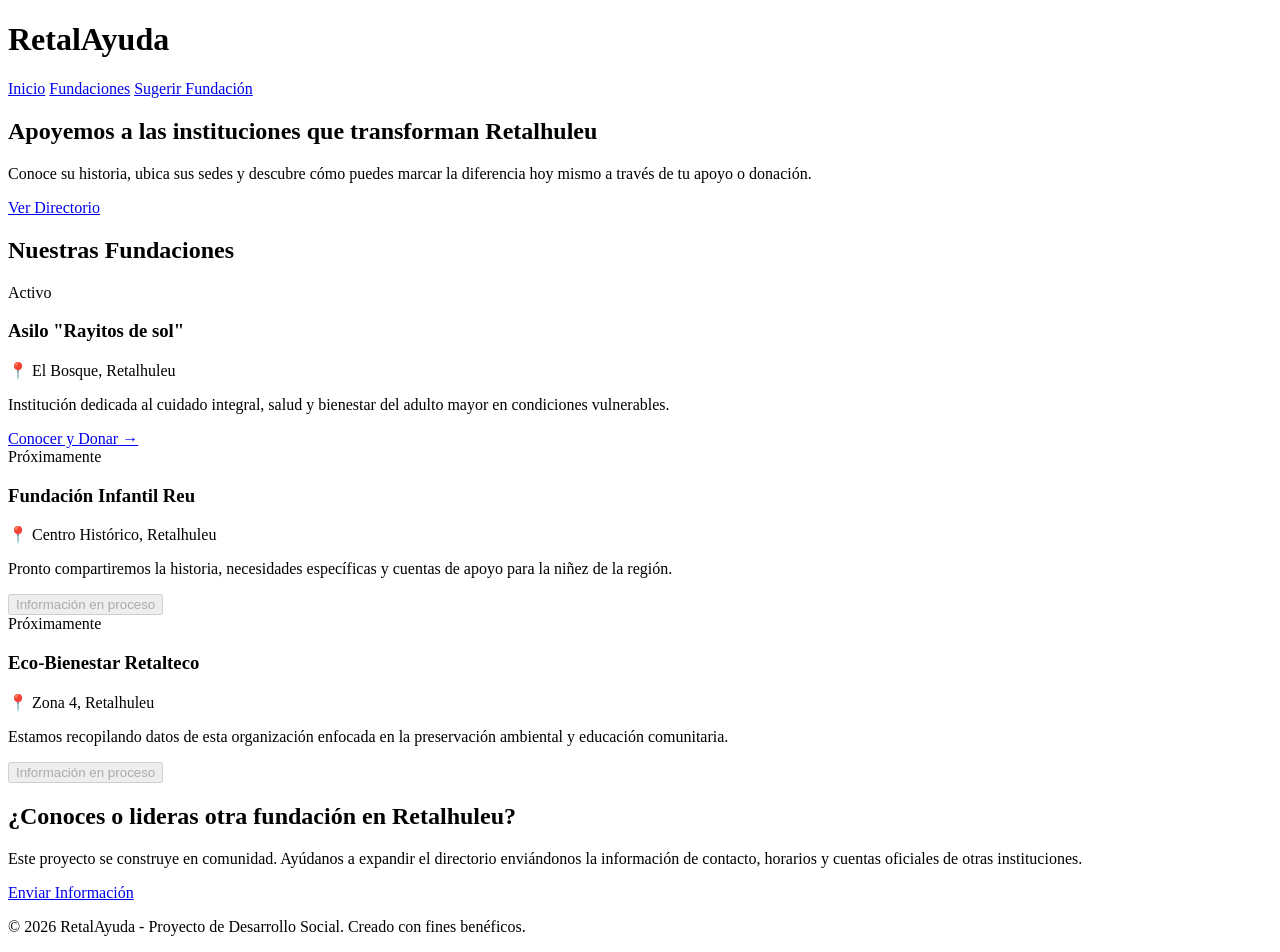
==== index.html @ d8d5e7df "Update index.html" ====
<!DOCTYPE html>
<html lang="es">
<head>
    <meta charset="UTF-8">
    <meta name="viewport" content="width=device-width, initial-scale=1.0">
    <title>Fundaciones de Retalhuleu | Directorio Social</title>
    <link rel="stylesheet" href="styles.css">
</head>
<body>

    <header class="main-header">
        <div class="container">
            <h1 class="logo">Retal<span>Ayuda</span></h1>
            <nav class="main-nav">
                <a href="index.html" class="active">Inicio</a>
                <a href="#directorio">Fundaciones</a>
                <a href="#contacto">Sugerir Fundación</a>
            </nav>
        </div>
    </header>

    <section class="hero">
        <div class="container">
            <h2>Apoyemos a las instituciones que transforman Retalhuleu</h2>
            <p>Conoce su historia, ubica sus sedes y descubre cómo puedes marcar la diferencia hoy mismo a través de tu apoyo o donación.</p>
            <a href="#directorio" class="btn-primary">Ver Directorio</a>
        </div>
    </section>

    <section id="directorio" class="directory-section">
        <div class="container">
            <h2 class="section-title">Nuestras Fundaciones</h2>
            <div class="grid-directory">
                
                <div class="card card-active">
                    <div class="card-badge badge-success">Activo</div>
                    <div class="card-content">
                        <h3>Asilo "Rayitos de sol"</h3>
                        <p class="location-tag">📍 El Bosque, Retalhuleu</p>
                        <p>Institución dedicada al cuidado integral, salud y bienestar del adulto mayor en condiciones vulnerables.</p>
                        <a href="asilo-rayitos-de-sol.html" class="btn-card">Conocer y Donar →</a>
                    </div>
                </div>

                <div class="card card-disabled">
                    <div class="card-badge badge-pending">Próximamente</div>
                    <div class="card-content">
                        <h3>Fundación Infantil Reu</h3>
                        <p class="location-tag">📍 Centro Histórico, Retalhuleu</p>
                        <p>Pronto compartiremos la historia, necesidades específicas y cuentas de apoyo para la niñez de la región.</p>
                        <button class="btn-card" disabled>Información en proceso</button>
                    </div>
                </div>

                <div class="card card-disabled">
                    <div class="card-badge badge-pending">Próximamente</div>
                    <div class="card-content">
                        <h3>Eco-Bienestar Retalteco</h3>
                        <p class="location-tag">📍 Zona 4, Retalhuleu</p>
                        <p>Estamos recopilando datos de esta organización enfocada en la preservación ambiental y educación comunitaria.</p>
                        <button class="btn-card" disabled>Información en proceso</button>
                    </div>
                </div>

            </div>
        </div>
    </section>

    <section id="contacto" class="collab-section">
        <div class="container text-center">
            <h2>¿Conoces o lideras otra fundación en Retalhuleu?</h2>
            <p>Este proyecto se construye en comunidad. Ayúdanos a expandir el directorio enviándonos la información de contacto, horarios y cuentas oficiales de otras instituciones.</p>
            <a href="mailto:tu-correo@gmail.com" class="btn-secondary">Enviar Información</a>
        </div>
    </section>

    <footer class="main-footer">
        <div class="container text-center">
            <p>© 2026 RetalAyuda - Proyecto de Desarrollo Social. Creado con fines benéficos.</p>
        </div>
    </footer>

</body>
</html>
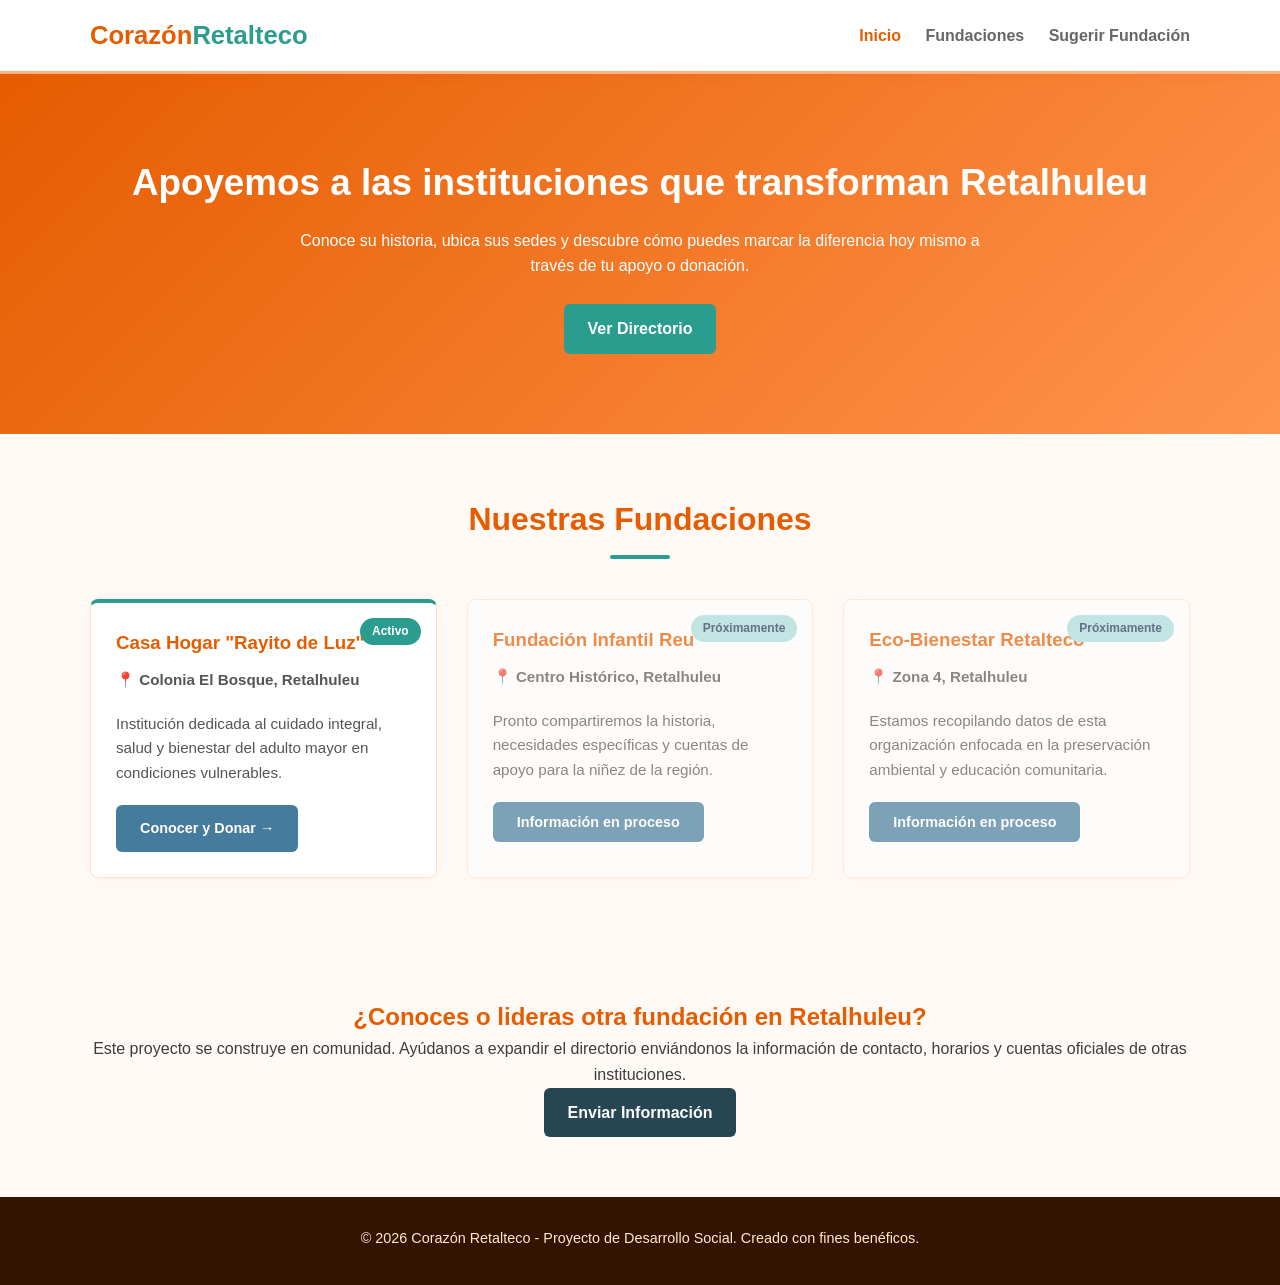
==== commit 910d1183: "Update title and footer for rebranding" ====
--- a/index.html
+++ b/index.html
@@ -3,14 +3,15 @@
 <head>
     <meta charset="UTF-8">
     <meta name="viewport" content="width=device-width, initial-scale=1.0">
-    <title>Fundaciones de Retalhuleu | Directorio Social</title>
-    <link rel="stylesheet" href="styles.css">
+    <title>Corazón Retalteco | Directorio Social</title>
+    <link rel="stylesheet" href="css/styles.css">
 </head>
 <body>
 
+    <!-- Encabezado y Navegación -->
     <header class="main-header">
         <div class="container">
-            <h1 class="logo">Retal<span>Ayuda</span></h1>
+            <h1 class="logo"><a href="index.html">Corazón<span>Retalteco</span></a></h1>
             <nav class="main-nav">
                 <a href="index.html" class="active">Inicio</a>
                 <a href="#directorio">Fundaciones</a>
@@ -19,6 +20,7 @@
         </div>
     </header>
 
+    <!-- Héroe / Presentación -->
     <section class="hero">
         <div class="container">
             <h2>Apoyemos a las instituciones que transforman Retalhuleu</h2>
@@ -27,21 +29,24 @@
         </div>
     </section>
 
+    <!-- Directorio de Fundaciones -->
     <section id="directorio" class="directory-section">
         <div class="container">
             <h2 class="section-title">Nuestras Fundaciones</h2>
             <div class="grid-directory">
                 
+                <!-- Tarjeta Activa: Casa Hogar Rayito de Luz -->
                 <div class="card card-active">
                     <div class="card-badge badge-success">Activo</div>
                     <div class="card-content">
-                        <h3>Asilo "Rayitos de sol"</h3>
-                        <p class="location-tag">📍 El Bosque, Retalhuleu</p>
+                        <h3>Casa Hogar "Rayito de Luz"</h3>
+                        <p class="location-tag">📍 Colonia El Bosque, Retalhuleu</p>
                         <p>Institución dedicada al cuidado integral, salud y bienestar del adulto mayor en condiciones vulnerables.</p>
                         <a href="asilo-rayitos-de-sol.html" class="btn-card">Conocer y Donar →</a>
                     </div>
                 </div>
 
+                <!-- Tarjeta Pendiente 1 -->
                 <div class="card card-disabled">
                     <div class="card-badge badge-pending">Próximamente</div>
                     <div class="card-content">
@@ -52,6 +57,7 @@
                     </div>
                 </div>
 
+                <!-- Tarjeta Pendiente 2 -->
                 <div class="card card-disabled">
                     <div class="card-badge badge-pending">Próximamente</div>
                     <div class="card-content">
@@ -66,6 +72,7 @@
         </div>
     </section>
 
+    <!-- Sección de Colaboración / Contacto -->
     <section id="contacto" class="collab-section">
         <div class="container text-center">
             <h2>¿Conoces o lideras otra fundación en Retalhuleu?</h2>
@@ -74,9 +81,10 @@
         </div>
     </section>
 
+    <!-- Pie de página -->
     <footer class="main-footer">
         <div class="container text-center">
-            <p>© 2026 RetalAyuda - Proyecto de Desarrollo Social. Creado con fines benéficos.</p>
+            <p>© 2026 Corazón Retalteco - Proyecto de Desarrollo Social. Creado con fines benéficos.</p>
         </div>
     </footer>
 
--- a/css/styles.css
+++ b/css/styles.css
@@ -0,0 +1,268 @@
+* {
+    margin: 0;
+    padding: 0;
+    box-sizing: border-box;
+    scroll-behavior: smooth;
+}
+
+body {
+    font-family: 'Segoe UI', Arial, sans-serif;
+    line-height: 1.6;
+    color: #3d3d3d;
+    background-color: #fffaf5; /* Blanco cálido / Anaranjado muy suave */
+    padding: 0;
+}
+
+.container {
+    width: 90%;
+    max-width: 1100px;
+    margin: 0 auto;
+}
+
+.text-center { text-align: center; }
+.bg-light { background-color: #ffe6d5; } /* Anaranjado suave de fondo */
+
+h1, h2, h3, h4 {
+    color: #e65c00; /* Anaranjado fuerte para títulos */
+}
+
+.btn-primary, .btn-secondary, .btn-card {
+    display: inline-block;
+    padding: 12px 24px;
+    border-radius: 6px;
+    text-decoration: none;
+    font-weight: bold;
+    cursor: pointer;
+    transition: all 0.3s ease;
+    border: none;
+}
+
+/* Botones principales en Verde */
+.btn-primary {
+    background-color: #2a9d8f;
+    color: #ffffff;
+}
+.btn-primary:hover {
+    background-color: #227c71;
+}
+
+/* Botones secundarios en Azul */
+.btn-secondary {
+    background-color: #264653;
+    color: #ffffff;
+}
+.btn-secondary:hover {
+    background-color: #1a313b;
+}
+
+/* Botones de tarjetas en Azul */
+.btn-card {
+    background-color: #457b9d;
+    color: white;
+    font-size: 0.9rem;
+}
+.btn-card:hover {
+    background-color: #345d78;
+}
+
+.main-header {
+    background-color: #ffffff;
+    box-shadow: 0 2px 10px rgba(230, 92, 0, 0.1);
+    padding: 15px 0;
+    position: sticky;
+    top: 0;
+    z-index: 1000;
+    border-bottom: 3px solid #ffb380; /* Adorno anaranjado */
+}
+
+.main-header .container {
+    display: flex;
+    justify-content: space-between;
+    align-items: center;
+}
+
+.logo {
+    font-size: 1.6rem;
+    font-weight: 800;
+}
+.logo a {
+    text-decoration: none;
+    color: #e65c00;
+}
+.logo span { color: #2a9d8f; } /* Toque verde en el logo */
+
+.main-nav a {
+    text-decoration: none;
+    color: #666666;
+    margin-left: 20px;
+    font-weight: 600;
+    transition: color 0.3s;
+}
+
+.main-nav a:hover, .main-nav a.active {
+    color: #e65c00;
+}
+
+.hero {
+    background: linear-gradient(135deg, #e65c00 0%, #ff944d 100%); /* Degradado Anaranjado */
+    color: #ffffff;
+    padding: 80px 0;
+    text-align: center;
+}
+
+.hero h2 { color: #ffffff; font-size: 2.3rem; margin-bottom: 15px; }
+.hero p { max-width: 700px; margin: 0 auto 25px auto; color: #ffffff; }
+
+.inner-section, .directory-section, .collab-section {
+    padding: 60px 0;
+}
+
+.section-title {
+    text-align: center;
+    font-size: 2rem;
+    margin-bottom: 40px;
+    position: relative;
+}
+
+/* Adorno debajo de los títulos */
+.section-title::after {
+    content: '';
+    display: block;
+    width: 60px;
+    height: 4px;
+    background-color: #2a9d8f; /* Adorno Verde */
+    margin: 10px auto 0 auto;
+    border-radius: 2px;
+}
+
+.section-subtitle {
+    text-align: center;
+    margin-top: -20px;
+    margin-bottom: 40px;
+    color: #777;
+}
+
+.grid-directory, .grid-stories {
+    display: grid;
+    grid-template-columns: repeat(auto-fit, minmax(300px, 1fr));
+    gap: 30px;
+}
+
+.card, .story-card {
+    background-color: #ffffff;
+    border-radius: 8px;
+    box-shadow: 0 4px 15px rgba(230, 92, 0, 0.05);
+    position: relative;
+    border: 1px solid #ffe0cc; /* Contorno anaranjado muy suave */
+    padding: 25px;
+}
+
+/* Contorno especial decorativo para destacar */
+.card-active {
+    border-top: 4px solid #2a9d8f; /* Borde superior Verde */
+}
+
+.location-tag {
+    font-size: 0.9rem;
+    color: #457b9d; /* Azul para ubicaciones */
+    font-weight: 600;
+    margin-bottom: 10px;
+}
+
+.card h3, .story-card h3 {
+    margin-bottom: 10px;
+}
+
+.card p, .story-card p {
+    font-size: 0.95rem;
+    color: #555555;
+    margin-bottom: 20px;
+}
+
+.card-badge {
+    position: absolute;
+    top: 15px;
+    right: 15px;
+    padding: 4px 12px;
+    border-radius: 20px;
+    font-size: 0.75rem;
+    font-weight: bold;
+    color: #ffffff;
+}
+.badge-success { background-color: #2a9d8f; } /* Verde */
+.badge-pending { background-color: #a8dadc; color: #1d3557; } /* Azul claro */
+
+.card-disabled {
+    opacity: 0.7;
+    background-color: #fdfdfd;
+}
+
+.story-card {
+    display: flex;
+    flex-direction: column;
+    align-items: center;
+    text-align: center;
+    border-bottom: 4px solid #457b9d; /* Adorno inferior Azul */
+}
+
+.story-img-placeholder {
+    font-size: 3rem;
+    background-color: #ffe6d5;
+    width: 80px;
+    height: 80px;
+    display: flex;
+    align-items: center;
+    justify-content: center;
+    border-radius: 50%;
+    margin-bottom: 15px;
+}
+
+.grid-bank-accounts {
+    display: grid;
+    grid-template-columns: repeat(auto-fit, minmax(280px, 1fr));
+    gap: 20px;
+    margin-top: 30px;
+}
+
+.bank-card {
+    background-color: #ffffff;
+    padding: 30px;
+    border-radius: 6px;
+    border-left: 5px solid #2a9d8f; /* Adorno lateral Verde */
+    box-shadow: 0 4px 10px rgba(0,0,0,0.02);
+}
+
+.bank-card h4 { margin-bottom: 10px; color: #2a9d8f; }
+
+.grid-info {
+    display: grid;
+    grid-template-columns: repeat(auto-fit, minmax(320px, 1fr));
+    gap: 40px;
+}
+
+.schedule-box { 
+    background-color: #ffe6d5; /* Fondo anaranjado suave */
+    padding: 20px; 
+    border-radius: 6px; 
+    margin: 15px 0;
+    border: 1px dashed #e65c00;
+}
+.schedule-box ul { list-style: none; }
+.schedule-box li { margin-bottom: 8px; }
+
+.note { font-size: 0.85rem; color: #666; }
+.map-container { border-radius: 8px; overflow: hidden; box-shadow: 0 4px 12px rgba(0,0,0,0.05); }
+
+/* Lista de necesidades del asilo */
+.needs-list {
+    margin-left: 20px;
+    margin-bottom: 20px;
+}
+.needs-list li {
+    margin-bottom: 6px;
+}
+
+.main-footer { background-color: #331400; color: #ffebcc; padding: 30px 0; text-align: center; font-size: 0.9rem; }
+.main-footer p { margin-bottom: 5px; }
+.back-link { color: #ff944d; text-decoration: none; font-weight: bold; }
+.back-link:hover { text-decoration: underline; }
